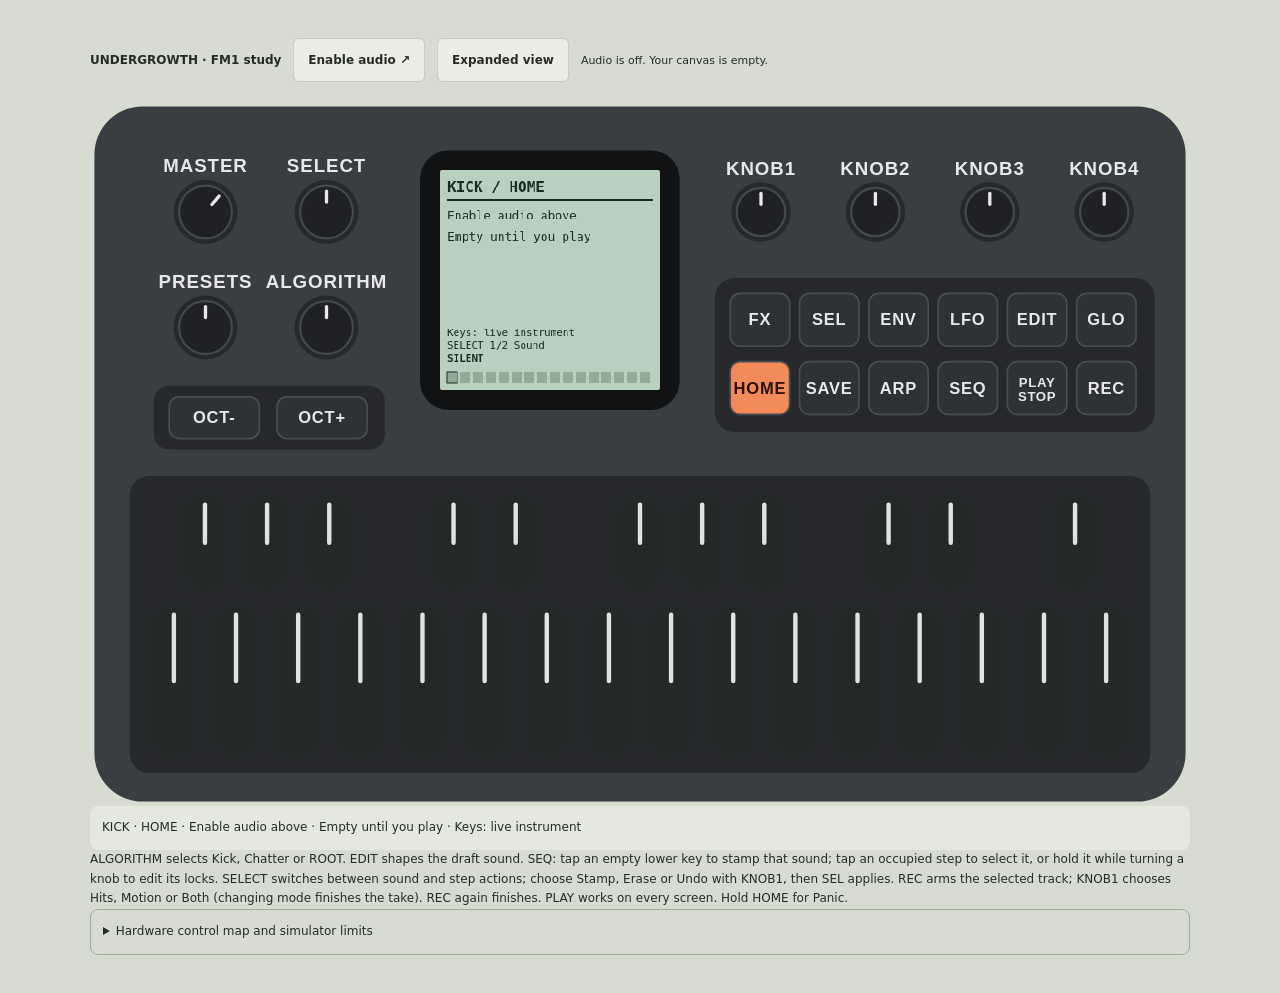
==== web/index.html @ 9556c4a4 "Add organism environments, velocity locks and coherent recording workflow" ====
<!doctype html>
<html lang="en">
<head>
<meta charset="utf-8"><meta name="viewport" content="width=device-width,initial-scale=1">
<meta name="theme-color" content="#e7e5d9">
<title>UNDERGROWTH · Rhythm + ROOT</title>
<link rel="stylesheet" href="style.css">
<link rel="stylesheet" href="fm1-panel.css">
</head>
<body>
<nav class="view-bar"><strong>UNDERGROWTH · FM1 study</strong><button id="device-audio">Enable audio</button><button id="view-toggle">Expanded view</button><span id="device-status" role="status">Audio off</span></nav>
<section id="device-view" aria-label="FM1 hardware simulator"><div class="devicebox"><div id="fm1-panel" class="device"><svg id="fm1-svg" viewBox="0 0 1000 640" aria-hidden="true"></svg><div id="fm1-controls"></div><canvas id="fm1-screen" width="240" height="240" role="img" aria-label="UNDERGROWTH device screen"></canvas></div></div><p id="panel-readout" role="status"></p><p class="panel-help">ALGORITHM selects Kick, Chatter or ROOT. EDIT shapes the draft sound. SEQ: tap an empty lower key to stamp that sound; tap an occupied step to select it, or hold it while turning a knob to edit its locks. SELECT switches between sound and step actions; choose Stamp, Erase or Undo with KNOB1, then SEL applies. REC arms the selected track; KNOB1 chooses Hits, Motion or Both (changing mode finishes the take). REC again finishes. PLAY works on every screen. Hold HOME for Panic.</p><details><summary>Hardware control map and simulator limits</summary><p>SELECT switches subpages on HOME, SEQ, ENV and FX. HOME's second page offers Undo, Rejoin and Panic. ENV shapes each organism; SELECT opens draft velocity and ROOT pitch/gate/slide. In SEQ, SELECT opens step actions, note/velocity, then environment locks. SEL auditions the note/velocity page. FX controls track send; its global page describes the existing fixed delay. GLO opens tempo, Swing and Human. SAVE, PRESETS, ARP and LFO are reserved, with explicit status screens. The screen is a display, not a touchscreen. This is a browser control-map prototype using the shared C/WASM engine; its screen/menu code has not yet been ported to the FM1. Panel adapted from <a href="https://github.com/charlesvestal/fm1-base">fm1-base</a> by Charles Vestal (MPL-2.0); <a href="https://github.com/stephencarr/UNDERGROWTH/blob/main/LICENSING.md">source and licence notices</a>.</p></details></section>
<main class="instrument" hidden>
  <header class="masthead">
    <div><p class="eyebrow">An instrument with imagination</p><h1>UNDERGROWTH<span aria-hidden="true">✳</span></h1><p class="edition">ORGANISM + ROOT / STUDY 02</p></div>
    <div class="power-block"><button id="enable-audio" class="power">Enable audio <span aria-hidden="true">↗</span></button><p id="audio-status" role="status">Audio is off. Your canvas is empty.</p></div>
  </header>

  <section class="transport" aria-label="Transport">
    <div class="transport-buttons"><button id="play" class="primary" aria-label="Play sequence"><span aria-hidden="true">▶</span> Play</button><button id="stop" aria-label="Stop sequence"><span aria-hidden="true">■</span> Stop</button><button id="record" aria-pressed="false">Record hits</button><button id="motion" aria-pressed="false" aria-describedby="motion-help">Record motion</button></div>
    <label class="tempo-control" for="tempo"><span class="eyebrow">Tempo</span><span><input id="tempo" type="number" min="40" max="220" step="1" value="110" inputmode="numeric"> <small>BPM</small></span></label>
    <div class="transport-readout"><span id="transport-status">STOPPED</span><span id="step-status">— / 16</span></div>
    <label class="master-control" for="master"><span class="eyebrow">Master</span><input id="master" type="range" min="0" max="1" step="0.01" value="0.65" aria-label="Master volume"></label>
    <button id="panic" class="quiet danger" title="Immediately silence all sound and delay tails">Silence</button>
  </section>

  <p id="motion-help" class="motion-help" role="status">Motion overdub: arm Record motion, play your rhythm, then move a sound slider. Each existing hit captures that value as a step lock.</p>

  <section class="groove" aria-label="Global groove">
    <label class="macro" for="swing"><span class="macro-top"><span>Swing</span><output id="swing-value" for="swing">50.0%</output></span><input id="swing" type="range" min="0" max="1" step="0.01" value="0" aria-describedby="groove-help"><span class="macro-ends"><span>Straight</span><span>Shuffle</span></span></label>
    <label class="macro" for="human"><span class="macro-top"><span>Human</span><output id="human-value" for="human">0%</output></span><input id="human" type="range" min="0" max="1" step="0.01" value="0" aria-describedby="groove-help"><span class="macro-ends"><span>Exact</span><span>Laid back</span></span></label>
    <p id="groove-help">Swing sets the pocket. Human softens and delays chatter a little, with the same feel each loop. Kick stays firm. Live taps stay immediate.</p>
  </section>

  <div class="performance">
    <section class="voices" aria-labelledby="voices-heading">
      <div class="section-label"><span class="eyebrow" id="voices-heading">01 / Choose an organism</span><span class="small-note">Rhythm meets bass.</span></div>
      <div class="voice-pair">
        <div class="voice-card kick-card"><button id="voice-kick" class="voice-select active" data-voice="0" aria-pressed="true"><span class="voice-number">01</span><span class="voice-name">Kick</span><span class="voice-description">Weight · skin · pulse</span><svg viewBox="0 0 240 65" aria-hidden="true"><path d="M5 35 C15 35 15 5 25 5 S40 60 52 60 S70 15 83 15 S102 47 117 47 S138 26 155 26 S177 38 195 38 S218 33 235 33"/></svg></button><button class="trigger" data-trigger="0" aria-label="Trigger kick"><span class="trigger-mark" aria-hidden="true">●</span> Tap kick <kbd>A</kbd></button></div>
        <div class="voice-card chatter-card"><button id="voice-chatter" class="voice-select" data-voice="1" aria-pressed="false"><span class="voice-number">02</span><span class="voice-name">Chatter</span><span class="voice-description">Grain · twig · resonance</span><svg viewBox="0 0 240 65" aria-hidden="true"><path d="M5 34 L16 34 L19 8 L24 57 L30 16 L35 44 L44 29 L49 38 L57 33 L78 33 L82 17 L87 49 L94 25 L102 38 L112 32 L139 33 L144 24 L149 42 L155 29 L164 35 L185 33 L190 28 L195 38 L204 32 L235 33"/></svg></button><button class="trigger" data-trigger="1" aria-label="Trigger chatter"><span class="trigger-mark" aria-hidden="true">✳</span> Tap chatter <kbd>S</kbd></button></div>
      </div>
      <div class="voice-card root-card"><button id="voice-root" class="voice-select" data-voice="2" aria-pressed="false"><span class="voice-number">03</span><span class="voice-name">ROOT</span><span class="voice-description">Sub · rounded harmonics · slide</span></button></div>
      <div id="root-keys" class="root-keys" aria-label="Play bass notes"><button data-note="36" aria-label="Play ROOT C2">C2<kbd>Q</kbd></button><button data-note="38" aria-label="Play ROOT D2">D2<kbd>W</kbd></button><button data-note="40" aria-label="Play ROOT E2">E2<kbd>E</kbd></button><button data-note="41" aria-label="Play ROOT F2">F2<kbd>R</kbd></button><button data-note="43" aria-label="Play ROOT G2">G2<kbd>T</kbd></button><button data-note="45" aria-label="Play ROOT A2">A2<kbd>Y</kbd></button><button data-note="47" aria-label="Play ROOT B2">B2<kbd>U</kbd></button><button data-note="48" aria-label="Play ROOT C3">C3<kbd>I</kbd></button></div>
      <p class="root-help">Hold a key to play ROOT. Q–I play notes; 3 selects its lane.</p>
    </section>

    <section class="macros" aria-labelledby="macros-heading">
      <div class="section-label"><span class="eyebrow" id="macros-heading">02 / Shape the sound</span><span id="selected-voice" class="voice-badge">KICK</span></div>
      <div id="lock-editor" class="lock-editor" hidden>
        <p id="lock-target" role="status"></p>
        <div class="lock-actions"><button id="lock-hit" aria-pressed="false">Enable hit</button><button id="lock-play">Play loop</button></div>
        <p>Choose a numbered step below, then change Body, Edge, Length or Send here. Swing and Human stay global.</p>
      </div>
      <div class="macro-grid">
        <label class="macro" for="body"><span class="macro-top"><span>Body</span><output id="body-value" for="body">50</output></span><input id="body" type="range" min="0" max="1" step="0.01" value="0.5"><span class="macro-ends"><span>Low</span><span>High</span></span></label>
        <label class="macro" for="edge"><span class="macro-top"><span>Edge</span><output id="edge-value" for="edge">35</output></span><input id="edge" type="range" min="0" max="1" step="0.01" value="0.35"><span class="macro-ends"><span>Soft</span><span>Bright</span></span></label>
        <label class="macro" for="length"><span class="macro-top"><span>Length</span><output id="length-value" for="length">45</output></span><input id="length" type="range" min="0" max="1" step="0.01" value="0.45"><span class="macro-ends"><span>Brief</span><span>Lingering</span></span></label>
        <label class="macro" for="send"><span class="macro-top"><span>Send</span><output id="send-value" for="send">0</output></span><input id="send" type="range" min="0" max="1" step="0.01" value="0"><span class="macro-ends"><span>Dry</span><span>Dub</span></span></label>
      </div>
<h3>Environment</h3><p>Shape the organism directly. Its DNA adds a subtle response to pressure and tempo. Length / Release is shared with Length above.</p><div class="macro-grid"><label class="macro" for="env-4"><span class="macro-top"><span id="env-4-label">Environment 1</span><output id="env-4-value">50</output></span><input id="env-4" type="range" min="0" max="1" step="0.01" value="0.5"></label><label class="macro" for="env-5"><span class="macro-top"><span id="env-5-label">Environment 2</span><output id="env-5-value">50</output></span><input id="env-5" type="range" min="0" max="1" step="0.01" value="0.5"></label><label class="macro" for="env-6"><span class="macro-top"><span id="env-6-label">Environment 3</span><output id="env-6-value">50</output></span><input id="env-6" type="range" min="0" max="1" step="0.01" value="0.5"></label><label class="macro" for="velocity"><span class="macro-top"><span id="velocity-label">Draft velocity</span><output id="velocity-value">100</output></span><input id="velocity" type="range" min="0" max="1" step="0.01" value="1"></label></div>      <p id="edit-status" class="edit-status" role="status">Editing the voice. Nothing plays until you seed it.</p>
    </section>
  </div>

  <section class="sequencer" aria-labelledby="sequence-heading">
    <div class="section-label"><div><span class="eyebrow">03 / Seed a rhythm</span><h2 id="sequence-heading">Leave room for something.</h2></div><div class="sequence-tools"><label class="lock-toggle"><input id="lock-mode" type="checkbox"> <span>Edit step locks</span></label><button id="clear-lock" class="quiet">Clear lock</button></div></div>
    <div id="root-editor" class="root-editor" hidden>
      <p id="root-step-label"></p>
      <label><input id="root-on" type="checkbox"> Note on</label>
      <label>Pitch <select id="root-note"><option value="24">C1</option><option value="25">C♯1</option><option value="26">D1</option><option value="27">D♯1</option><option value="28">E1</option><option value="29">F1</option><option value="30">F♯1</option><option value="31">G1</option><option value="32">G♯1</option><option value="33">A1</option><option value="34">A♯1</option><option value="35">B1</option><option value="36">C2</option><option value="37">C♯2</option><option value="38">D2</option><option value="39">D♯2</option><option value="40">E2</option><option value="41">F2</option><option value="42">F♯2</option><option value="43">G2</option><option value="44">G♯2</option><option value="45">A2</option><option value="46">A♯2</option><option value="47">B2</option><option value="48">C3</option><option value="49">C♯3</option><option value="50">D3</option><option value="51">D♯3</option><option value="52">E3</option><option value="53">F3</option><option value="54">F♯3</option><option value="55">G3</option><option value="56">G♯3</option><option value="57">A3</option><option value="58">A♯3</option><option value="59">B3</option><option value="60">C4</option></select></label>
      <label>Gate <input id="root-gate" type="range" min="0.1" max="1.5" step="0.05" value="0.75"><output id="root-gate-value">75%</output></label>
      <label><input id="root-slide" type="checkbox"> Slide into this note</label>
      <p>Choose a step, enable Note on, then set pitch and gate. Unchecked steps are rests. Gate over 100% overlaps the next step; Slide glides from a still-sounding note. Body adds weight, Edge adds harmonics, Length shapes release.</p>
    </div>
    <div class="step-grid" role="group" aria-label="Sixteen steps for the selected voice">
      <button id="step-0" class="step" data-step="0" aria-label="Step 1" aria-pressed="false"><span class="step-number">01</span><span class="step-light" aria-hidden="true"></span><span class="lock-dot" aria-hidden="true"></span></button>
      <button id="step-1" class="step" data-step="1" aria-label="Step 2" aria-pressed="false"><span class="step-number">02</span><span class="step-light" aria-hidden="true"></span><span class="lock-dot" aria-hidden="true"></span></button>
      <button id="step-2" class="step" data-step="2" aria-label="Step 3" aria-pressed="false"><span class="step-number">03</span><span class="step-light" aria-hidden="true"></span><span class="lock-dot" aria-hidden="true"></span></button>
      <button id="step-3" class="step" data-step="3" aria-label="Step 4" aria-pressed="false"><span class="step-number">04</span><span class="step-light" aria-hidden="true"></span><span class="lock-dot" aria-hidden="true"></span></button>
      <button id="step-4" class="step" data-step="4" aria-label="Step 5" aria-pressed="false"><span class="step-number">05</span><span class="step-light" aria-hidden="true"></span><span class="lock-dot" aria-hidden="true"></span></button>
      <button id="step-5" class="step" data-step="5" aria-label="Step 6" aria-pressed="false"><span class="step-number">06</span><span class="step-light" aria-hidden="true"></span><span class="lock-dot" aria-hidden="true"></span></button>
      <button id="step-6" class="step" data-step="6" aria-label="Step 7" aria-pressed="false"><span class="step-number">07</span><span class="step-light" aria-hidden="true"></span><span class="lock-dot" aria-hidden="true"></span></button>
      <button id="step-7" class="step" data-step="7" aria-label="Step 8" aria-pressed="false"><span class="step-number">08</span><span class="step-light" aria-hidden="true"></span><span class="lock-dot" aria-hidden="true"></span></button>
      <button id="step-8" class="step" data-step="8" aria-label="Step 9" aria-pressed="false"><span class="step-number">09</span><span class="step-light" aria-hidden="true"></span><span class="lock-dot" aria-hidden="true"></span></button>
      <button id="step-9" class="step" data-step="9" aria-label="Step 10" aria-pressed="false"><span class="step-number">10</span><span class="step-light" aria-hidden="true"></span><span class="lock-dot" aria-hidden="true"></span></button>
      <button id="step-10" class="step" data-step="10" aria-label="Step 11" aria-pressed="false"><span class="step-number">11</span><span class="step-light" aria-hidden="true"></span><span class="lock-dot" aria-hidden="true"></span></button>
      <button id="step-11" class="step" data-step="11" aria-label="Step 12" aria-pressed="false"><span class="step-number">12</span><span class="step-light" aria-hidden="true"></span><span class="lock-dot" aria-hidden="true"></span></button>
      <button id="step-12" class="step" data-step="12" aria-label="Step 13" aria-pressed="false"><span class="step-number">13</span><span class="step-light" aria-hidden="true"></span><span class="lock-dot" aria-hidden="true"></span></button>
      <button id="step-13" class="step" data-step="13" aria-label="Step 14" aria-pressed="false"><span class="step-number">14</span><span class="step-light" aria-hidden="true"></span><span class="lock-dot" aria-hidden="true"></span></button>
      <button id="step-14" class="step" data-step="14" aria-label="Step 15" aria-pressed="false"><span class="step-number">15</span><span class="step-light" aria-hidden="true"></span><span class="lock-dot" aria-hidden="true"></span></button>
      <button id="step-15" class="step" data-step="15" aria-label="Step 16" aria-pressed="false"><span class="step-number">16</span><span class="step-light" aria-hidden="true"></span><span class="lock-dot" aria-hidden="true"></span></button>
    </div>
    <div class="sequence-foot"><p><span id="sequence-help">Tap steps to plant hits. Turn a knob to shape the selected voice.</span><br><span class="lock-help">For a variation: enable “Edit step locks”, choose a lit step, then move a sound slider above. Press Play to hear it each loop.</span></p><div><button id="rejoin" class="quiet" title="Release manual takeover and return to stored step locks">Rejoin</button><button id="undo" class="quiet">↶ Undo</button><button id="clear-pattern" class="quiet">Clear rhythm</button></div></div>
  </section>
  <footer><span>SEED <b>→</b> INFLUENCE <b>→</b> LISTEN</span><span>Session only · reload clears your rhythm · hardware validation pending</span></footer>
</main>
<script type="module" src="app.js"></script>
<script type="module" src="device.js"></script>
</body>
</html>
---- web/style.css ----
:root{--paper:#eeede4;--ground:#d8dbcf;--ink:#252d25;--muted:#626c5f;--line:#c8ccbd;--moss:#536443;--lime:#d5df9d;--clay:#bd7752;--shadow:#b4baa8;color-scheme:light;font-family:Inter,ui-sans-serif,system-ui,-apple-system,BlinkMacSystemFont,"Segoe UI",sans-serif;background:var(--ground);color:var(--ink);font-synthesis:none}*{box-sizing:border-box}body{margin:0;padding:38px 28px;min-width:320px}button,input{font:inherit}button{cursor:pointer;color:inherit;border:1px solid var(--line);background:var(--paper);border-radius:6px;font-weight:600;padding:12px 18px;min-height:44px;transition:background .12s,border-color .12s,transform .08s}button:hover{background:#e2e5d6;border-color:#89977a}button:active{transform:translateY(1px)}button:focus-visible,input:focus-visible{outline:3px solid var(--clay);outline-offset:3px}button:disabled{opacity:.4;cursor:not-allowed}input[type=range]{accent-color:var(--moss);cursor:pointer;width:100%;height:30px;margin:8px 0}input[type=checkbox]{accent-color:var(--moss);width:18px;height:18px}p,h1,h2{margin:0}.instrument{max-width:1180px;margin:auto;background:var(--paper);border:1px solid #bfc6b3;border-radius:12px;padding:32px 34px 20px;box-shadow:0 12px 35px #26312215,0 2px 0 #ffffff55 inset}.masthead{display:flex;justify-content:space-between;align-items:center;padding-bottom:30px;gap:25px}.eyebrow{font-size:10px;line-height:1.5;letter-spacing:.16em;text-transform:uppercase;font-weight:700;color:var(--muted)}h1{font-weight:800;letter-spacing:-.055em;font-size:clamp(30px,4vw,48px);line-height:1.2}h1 span{display:inline-block;color:var(--moss);font-size:.8em;margin-left:10px;vertical-align:10%}.edition{font-family:ui-monospace,monospace;font-size:10px;letter-spacing:.12em;margin-top:5px;color:var(--muted)}.power-block{text-align:right;max-width:260px}.power{background:var(--ink);color:var(--paper);border-color:var(--ink);padding:12px 21px}.power:hover{background:var(--moss);color:white}.power span{margin-left:22px}.power-block p{font-size:11px;color:var(--muted);margin-top:9px;line-height:1.5}.transport{display:flex;align-items:center;gap:22px;border-block:1px solid var(--line);padding:17px 0}.transport-buttons{display:flex;gap:6px}.primary{background:var(--moss);border-color:var(--moss);color:white}.primary:hover{background:#405333}.primary.active{background:#34492d}.tempo-control{display:grid;gap:3px}.tempo-control>span:last-child{white-space:nowrap}#tempo{width:63px;padding:2px 0;border:0;border-bottom:1px solid transparent;background:transparent;font-size:24px;font-family:ui-monospace,monospace;color:var(--ink);font-weight:500}#tempo:focus{border-bottom-color:var(--moss)}small{font-size:10px;color:var(--muted)}.transport-readout{display:flex;flex:1;align-items:center;justify-content:center;gap:18px;min-width:130px;font-family:ui-monospace,monospace;font-size:11px;color:var(--muted)}#step-status{font-size:14px;color:var(--ink)}.master-control{width:115px}.master-control input{height:16px;margin:4px 0}.quiet{border-color:transparent;background:transparent;font-size:12px;padding:9px 11px}.danger{color:#885038}.performance{display:grid;grid-template-columns:1.06fr 1fr;gap:32px;padding:28px 0 30px}.section-label{display:flex;align-items:center;justify-content:space-between;gap:14px;margin-bottom:16px}.small-note{font-size:10px;color:var(--muted)}.voice-pair{display:grid;grid-template-columns:1fr 1fr;gap:12px}.voice-card{border:1px solid var(--line);border-radius:8px;overflow:hidden;background:#e5e7dc}.voice-select{position:relative;display:block;text-align:left;border:0;border-radius:0;width:100%;padding:17px 17px 6px;background:transparent;min-height:146px}.voice-select.active{background:#dde3c7;box-shadow:inset 0 3px 0 var(--moss)}.voice-select:not(.active):hover{background:#e0e4d5}.voice-number{font-family:ui-monospace,monospace;font-size:10px;color:var(--muted);position:absolute;right:15px;top:17px}.voice-name{display:block;font-size:26px;letter-spacing:-.035em;font-weight:650}.voice-description{display:block;font-size:10px;font-weight:400;color:var(--muted);margin-top:4px;letter-spacing:.02em}.voice-select svg{display:block;width:100%;height:48px;margin-top:15px;fill:none;stroke:var(--moss);stroke-width:1.8;stroke-linecap:round;stroke-linejoin:round}.chatter-card svg{stroke:#8f6446}.trigger{display:flex;align-items:center;gap:8px;justify-content:center;width:100%;border:0;border-top:1px solid var(--line);border-radius:0;background:#f1f1e9;font-size:12px;padding:10px}.trigger:active,.trigger.active{background:var(--lime)}.trigger-mark{font-size:15px;color:var(--moss)}kbd{font-family:ui-monospace,monospace;font-size:9px;color:var(--muted);border:1px solid var(--line);border-radius:3px;padding:2px 4px;margin-left:auto}.voice-badge{font-family:ui-monospace,monospace;font-size:10px;background:#e0e5ce;color:var(--moss);border-radius:3px;padding:4px 8px}.macro-grid{display:grid;grid-template-columns:1fr 1fr;gap:22px 25px;padding-top:8px}.macro-top{display:flex;justify-content:space-between;font-size:14px;font-weight:600}.macro-top output{font-family:ui-monospace,monospace;font-size:12px;color:var(--muted);font-weight:400}.macro-ends{display:flex;justify-content:space-between;font-size:9px;letter-spacing:.02em;color:var(--muted)}.macro input{margin:3px 0;height:29px}.edit-status{font-size:10px;line-height:1.5;color:var(--muted);margin-top:20px;min-height:15px}.sequencer{border-top:1px solid var(--line);padding-top:25px}h2{font-weight:500;letter-spacing:-.025em;font-size:22px;margin-top:4px}.sequence-tools{display:flex;gap:8px;align-items:center}.lock-toggle{display:flex;align-items:center;gap:5px;font-size:11px;cursor:pointer}.step-grid{display:grid;grid-template-columns:repeat(16,1fr);gap:7px;margin:23px 0 17px}.step{position:relative;display:flex;flex-direction:column;justify-content:space-between;align-items:center;height:91px;padding:10px 3px 14px;border-radius:5px;background:#e0e3d7;border-color:#bbc3ae;box-shadow:0 3px 0 #c4cbb8;transition:background .08s,box-shadow .08s}.step:nth-child(4n+1){border-left:2px solid #8d9980}.step-number{font-family:ui-monospace,monospace;font-size:10px;color:#65735a;font-weight:400}.step-light{width:8px;height:8px;border:1px solid #99a58b;border-radius:50%;background:#c7cebd}.step.active{background:var(--moss);border-color:#435635;box-shadow:0 3px 0 #39472f}.step.active .step-number{color:#e5e9dc}.step.active .step-light{background:var(--lime);border-color:#e9edcc;box-shadow:0 0 9px #d5df9d22}.step.playing{box-shadow:0 3px 0 var(--clay),inset 0 0 0 2px var(--clay)}.step.selected{outline:2px solid var(--clay);outline-offset:3px}.lock-dot{display:none;position:absolute;right:5px;top:6px;width:4px;height:4px;background:var(--clay);border-radius:1px}.step.locked .lock-dot{display:block}.sequence-foot{display:flex;justify-content:space-between;align-items:flex-start;gap:20px;font-size:11px;color:var(--muted);line-height:1.7}.sequence-foot>div{display:flex;white-space:nowrap}.lock-help{font-size:10px}footer{display:flex;justify-content:space-between;gap:20px;margin-top:28px;padding-top:17px;border-top:1px solid var(--line);font-size:9px;letter-spacing:.04em;color:var(--muted)}footer>span:first-child{letter-spacing:.15em;font-weight:600}footer b{margin:0 8px;font-weight:400}
@media(max-width:900px){body{padding:22px 14px}.instrument{padding:25px 22px 18px}.transport{gap:14px}.small-note{display:none}.performance{gap:22px}.step-grid{gap:5px}.step{height:80px}.transport-readout{min-width:95px;gap:8px}.master-control{width:85px}}
@media(max-width:680px){body{padding:12px 8px}.instrument{padding:22px 16px 16px;border-radius:8px}.masthead{align-items:flex-start;padding-bottom:23px;gap:10px}.masthead .eyebrow{font-size:8px}h1{font-size:29px}h1 span{margin-left:5px}.edition{font-size:8px}.power-block{max-width:145px}.power{font-size:11px;padding:10px 12px}.power span{margin-left:6px}.power-block p{font-size:9px}.transport{flex-wrap:wrap;gap:14px}.transport-buttons{flex:1}.transport-buttons button{padding:10px 16px}.transport-readout{order:5;justify-content:flex-start;flex:1;min-width:130px}.master-control{order:6;width:100px}.danger{order:7}.performance{grid-template-columns:1fr;gap:26px;padding:24px 0}.voice-select{min-height:137px}.macro-grid{gap:22px 30px}.edit-status{margin-top:16px}.section-label{align-items:flex-start}.sequence-tools{align-items:flex-end;flex-direction:column;gap:0}.sequence-tools .quiet{padding:6px 3px;min-height:32px}.lock-toggle{font-size:10px;white-space:nowrap}h2{font-size:19px}.step-grid{grid-template-columns:repeat(8,1fr);gap:9px 7px;margin-top:18px}.step{height:72px}.sequence-foot{flex-direction:column;gap:8px}.sequence-foot>div{align-self:flex-end}footer{font-size:8px;flex-direction:column;gap:9px;margin-top:15px}.tempo-control .eyebrow{font-size:8px}#tempo{font-size:22px}.step.selected{outline-offset:2px}}
@media(prefers-reduced-motion:reduce){*{transition:none!important}}

#record.active{background:#9e5a3e;color:#fff;border-color:#9e5a3e}#record{font-size:11px;padding-inline:12px}.transport-buttons{flex-wrap:wrap}

@media(max-width:680px){.masthead{flex-wrap:wrap}.power-block{max-width:none;text-align:left;width:100%;display:flex;align-items:center;gap:12px}.power-block p{margin:0;max-width:190px}.sequencer>.section-label{flex-wrap:wrap}.voice-card{min-width:0}.sequence-foot>div{flex-wrap:wrap;white-space:normal}}

.groove{display:grid;grid-template-columns:1fr 1fr;gap:14px 30px;padding:22px 0;border-bottom:1px solid #bfc6b4}.groove p{grid-column:1/-1;margin:0;font-size:11px;line-height:1.6;color:#626d5b}.groove .macro{min-width:0}

.lock-editor{padding:12px 14px;margin:0 0 18px;border:1px solid #879774;border-radius:6px;background:#e3e8d9}.lock-editor[hidden]{display:none}.lock-editor p{font-size:11px;line-height:1.6;margin:0 0 10px;overflow-wrap:anywhere}.lock-editor p:last-child{margin:10px 0 0}.lock-actions{display:flex;flex-wrap:wrap;gap:8px}.lock-actions button{padding:8px 12px;font-size:11px}.macro.has-lock .macro-top{color:#41612f}.macro.has-lock .macro-top>span:after{content:' · LOCK';font-size:9px;letter-spacing:1px}

.motion-help{font-size:11px;line-height:1.65;color:#626d5b;margin:14px 0 0}.transport-buttons{flex-wrap:wrap}

.root-card{margin-top:12px}.root-card .voice-select{min-height:95px}.root-keys{display:grid;grid-template-columns:repeat(8,1fr);gap:4px;margin-top:10px}.root-keys button{padding:14px 2px;font-size:11px;min-width:0;touch-action:none}.root-keys kbd{display:block;margin-top:8px;font-size:9px}.root-help,.root-editor p{font-size:11px;line-height:1.6}.root-editor{display:flex;flex-wrap:wrap;align-items:center;gap:14px;padding:14px;margin-top:15px;border:1px solid #879774;border-radius:6px}.root-editor[hidden]{display:none}.root-editor p{width:100%;margin:0}.root-editor label{font-size:12px;display:flex;align-items:center;gap:8px}.root-editor input[type=range]{width:90px}.root-editor select{max-width:100px;padding:6px}

.note-label{font-size:10px;display:block;margin-top:8px;line-height:1.1}
[hidden]{display:none!important}.view-bar{max-width:1100px;margin:0 auto 20px;display:flex;flex-wrap:wrap;gap:12px;align-items:center;font-size:12px}.view-bar button{padding:10px 14px}.view-bar span{font-size:11px}#device-view{max-width:1100px;margin:auto}#device-view p,#device-view details{font-size:12px;line-height:1.65}#panel-readout{min-height:40px;padding:12px;background:#e5e8dc;border-radius:8px}#device-view details{padding:12px;border:1px solid #a2ad97;border-radius:8px}.device canvas{image-rendering:pixelated;pointer-events:none}.devicebox{border-radius:18px}.hit{background:transparent}#fm1-controls{position:absolute;inset:0}
---- web/fm1-panel.css ----
/* SPDX-License-Identifier: MPL-2.0
 * Copyright (C) 2026 Charles Vestal
 * Extracted from fm1-base 02f422c7d9de121ca099bb2fdebe5c035f59e8ad web/emu/index.html. */
.devicebox { overflow-x: auto; overscroll-behavior-x: contain; }
.device { position: relative; width: 100%; min-width: 560px; aspect-ratio: 1000 / 640; user-select: none; -webkit-user-select: none; -webkit-touch-callout: none; touch-action: manipulation; }
.device svg { pointer-events: none; }
.hit { position: absolute; touch-action: none; cursor: pointer; -webkit-tap-highlight-color: transparent; border-radius: 12px; }
.hit.knob { cursor: ns-resize; border-radius: 50%; }
.hit:focus-visible { outline: 3px solid #ffb48a; outline-offset: 2px; box-shadow: 0 0 0 6px #1b1d20; }
.device svg { position: absolute; inset: 0; width: 100%; height: 100%; }
.device canvas { position: absolute; left: 31.8%; top: 9.6875%; width: 20%; height: 31.25%; background: #000; border-radius: 2px; }
.ctl { cursor: pointer; }
.ctl.knob { cursor: ns-resize; }
.btnface { transition: fill .06s; }
.lit .btnface { fill: #f28a5a; }
.lit text.btn { fill: #2a140a; }
.held .btnface, .held .keyface { stroke: #f28a5a; stroke-width: 3; }
.latched .btnface, .latched .keyface { stroke: #6fc3ff; stroke-width: 3; }
.keyface { transition: fill .06s; }
.lit .keyface.white { fill: #f6b48e; }
.lit .keyface.black { fill: #4cc3b6; }
.dim .btnface { fill: #6e4636; }                /* the dim lights (plat_lights' db / dk, plat_lights_mid): half bright */
.dim .keyface.white { fill: #e8c9b6; }
.dim .keyface.black { fill: #8ac6bf; }
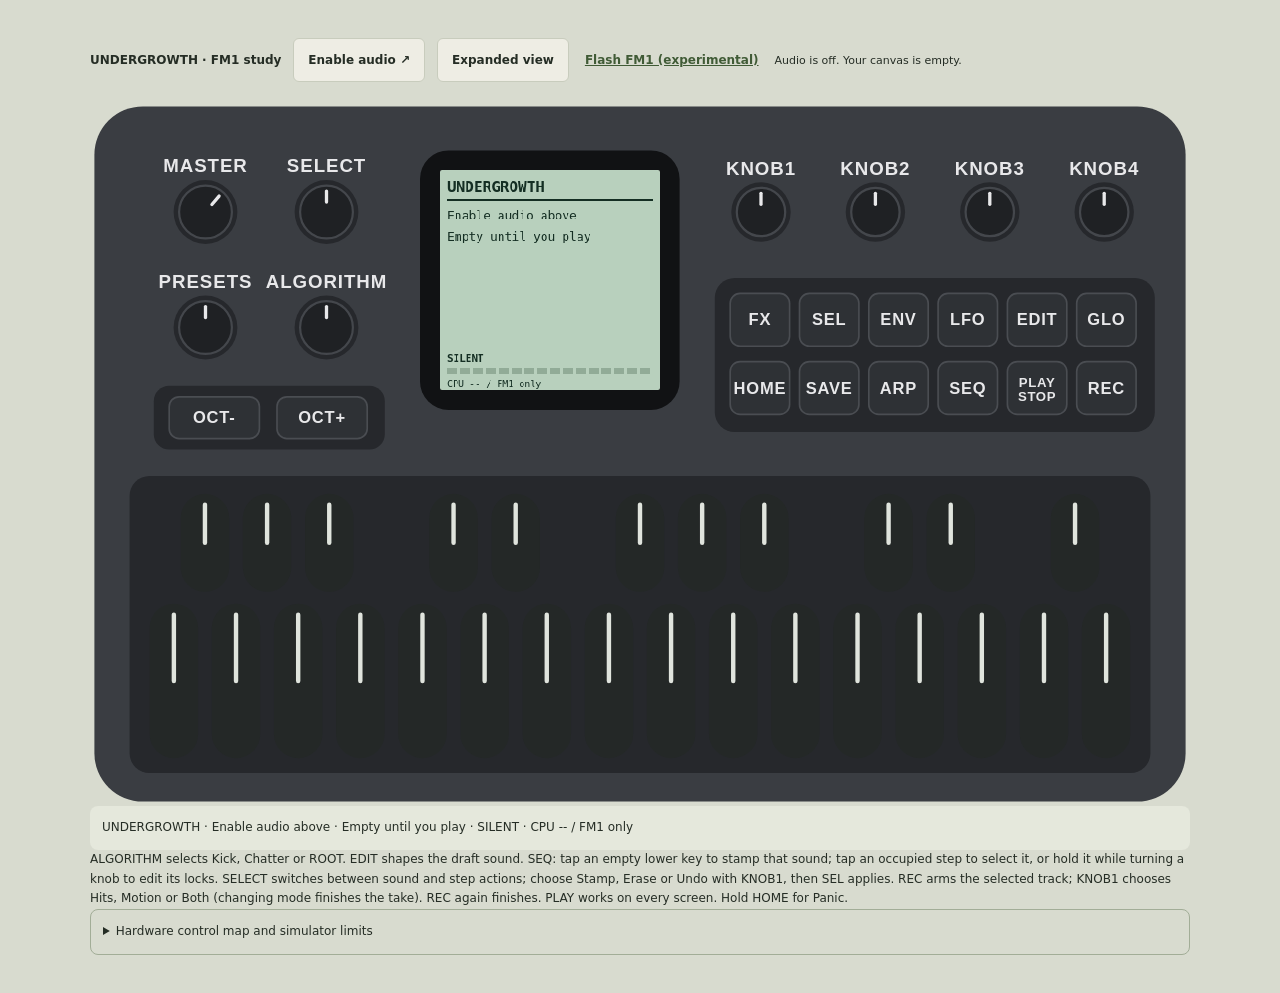
==== commit 5fb47f9e: "Add experimental Chrome FM1 firmware installer view" ====
--- a/web/index.html
+++ b/web/index.html
@@ -8,7 +8,7 @@
 <link rel="stylesheet" href="fm1-panel.css">
 </head>
 <body>
-<nav class="view-bar"><strong>UNDERGROWTH · FM1 study</strong><button id="device-audio">Enable audio</button><button id="view-toggle">Expanded view</button><span id="device-status" role="status">Audio off</span></nav>
+<nav class="view-bar"><strong>UNDERGROWTH · FM1 study</strong><button id="device-audio">Enable audio</button><button id="view-toggle">Expanded view</button><a class="flash-link" href="../flash.html">Flash FM1 (experimental)</a><span id="device-status" role="status">Audio off</span></nav>
 <section id="device-view" aria-label="FM1 hardware simulator"><div class="devicebox"><div id="fm1-panel" class="device"><svg id="fm1-svg" viewBox="0 0 1000 640" aria-hidden="true"></svg><div id="fm1-controls"></div><canvas id="fm1-screen" width="240" height="240" role="img" aria-label="UNDERGROWTH device screen"></canvas></div></div><p id="panel-readout" role="status"></p><p class="panel-help">ALGORITHM selects Kick, Chatter or ROOT. EDIT shapes the draft sound. SEQ: tap an empty lower key to stamp that sound; tap an occupied step to select it, or hold it while turning a knob to edit its locks. SELECT switches between sound and step actions; choose Stamp, Erase or Undo with KNOB1, then SEL applies. REC arms the selected track; KNOB1 chooses Hits, Motion or Both (changing mode finishes the take). REC again finishes. PLAY works on every screen. Hold HOME for Panic.</p><details><summary>Hardware control map and simulator limits</summary><p>SELECT switches subpages on HOME, SEQ, ENV and FX. HOME's second page offers Undo, Rejoin and Panic. ENV shapes each organism; SELECT opens draft velocity and ROOT pitch/gate/slide. In SEQ, SELECT opens step actions, note/velocity, then environment locks. SEL auditions the note/velocity page. FX controls track send; its global page describes the existing fixed delay. GLO opens tempo, Swing and Human. SAVE, PRESETS, ARP and LFO are reserved, with explicit status screens. The screen is a display, not a touchscreen. This is a browser control-map prototype using the shared C/WASM engine; its screen/menu code has not yet been ported to the FM1. Panel adapted from <a href="https://github.com/charlesvestal/fm1-base">fm1-base</a> by Charles Vestal (MPL-2.0); <a href="https://github.com/stephencarr/UNDERGROWTH/blob/main/LICENSING.md">source and licence notices</a>.</p></details></section>
 <main class="instrument" hidden>
   <header class="masthead">
--- a/web/style.css
+++ b/web/style.css
@@ -16,4 +16,4 @@
 .root-card{margin-top:12px}.root-card .voice-select{min-height:95px}.root-keys{display:grid;grid-template-columns:repeat(8,1fr);gap:4px;margin-top:10px}.root-keys button{padding:14px 2px;font-size:11px;min-width:0;touch-action:none}.root-keys kbd{display:block;margin-top:8px;font-size:9px}.root-help,.root-editor p{font-size:11px;line-height:1.6}.root-editor{display:flex;flex-wrap:wrap;align-items:center;gap:14px;padding:14px;margin-top:15px;border:1px solid #879774;border-radius:6px}.root-editor[hidden]{display:none}.root-editor p{width:100%;margin:0}.root-editor label{font-size:12px;display:flex;align-items:center;gap:8px}.root-editor input[type=range]{width:90px}.root-editor select{max-width:100px;padding:6px}
 
 .note-label{font-size:10px;display:block;margin-top:8px;line-height:1.1}
-[hidden]{display:none!important}.view-bar{max-width:1100px;margin:0 auto 20px;display:flex;flex-wrap:wrap;gap:12px;align-items:center;font-size:12px}.view-bar button{padding:10px 14px}.view-bar span{font-size:11px}#device-view{max-width:1100px;margin:auto}#device-view p,#device-view details{font-size:12px;line-height:1.65}#panel-readout{min-height:40px;padding:12px;background:#e5e8dc;border-radius:8px}#device-view details{padding:12px;border:1px solid #a2ad97;border-radius:8px}.device canvas{image-rendering:pixelated;pointer-events:none}.devicebox{border-radius:18px}.hit{background:transparent}#fm1-controls{position:absolute;inset:0}
+[hidden]{display:none!important}.view-bar{max-width:1100px;margin:0 auto 20px;display:flex;flex-wrap:wrap;gap:12px;align-items:center;font-size:12px}.view-bar button{padding:10px 14px}.view-bar span{font-size:11px}.flash-link{color:#405b36;font-weight:700;padding:10px 4px}.flash-link:focus-visible{outline:3px solid var(--clay);outline-offset:3px}#device-view{max-width:1100px;margin:auto}#device-view p,#device-view details{font-size:12px;line-height:1.65}#panel-readout{min-height:40px;padding:12px;background:#e5e8dc;border-radius:8px}#device-view details{padding:12px;border:1px solid #a2ad97;border-radius:8px}.device canvas{image-rendering:pixelated;pointer-events:none}.devicebox{border-radius:18px}.hit{background:transparent}#fm1-controls{position:absolute;inset:0}
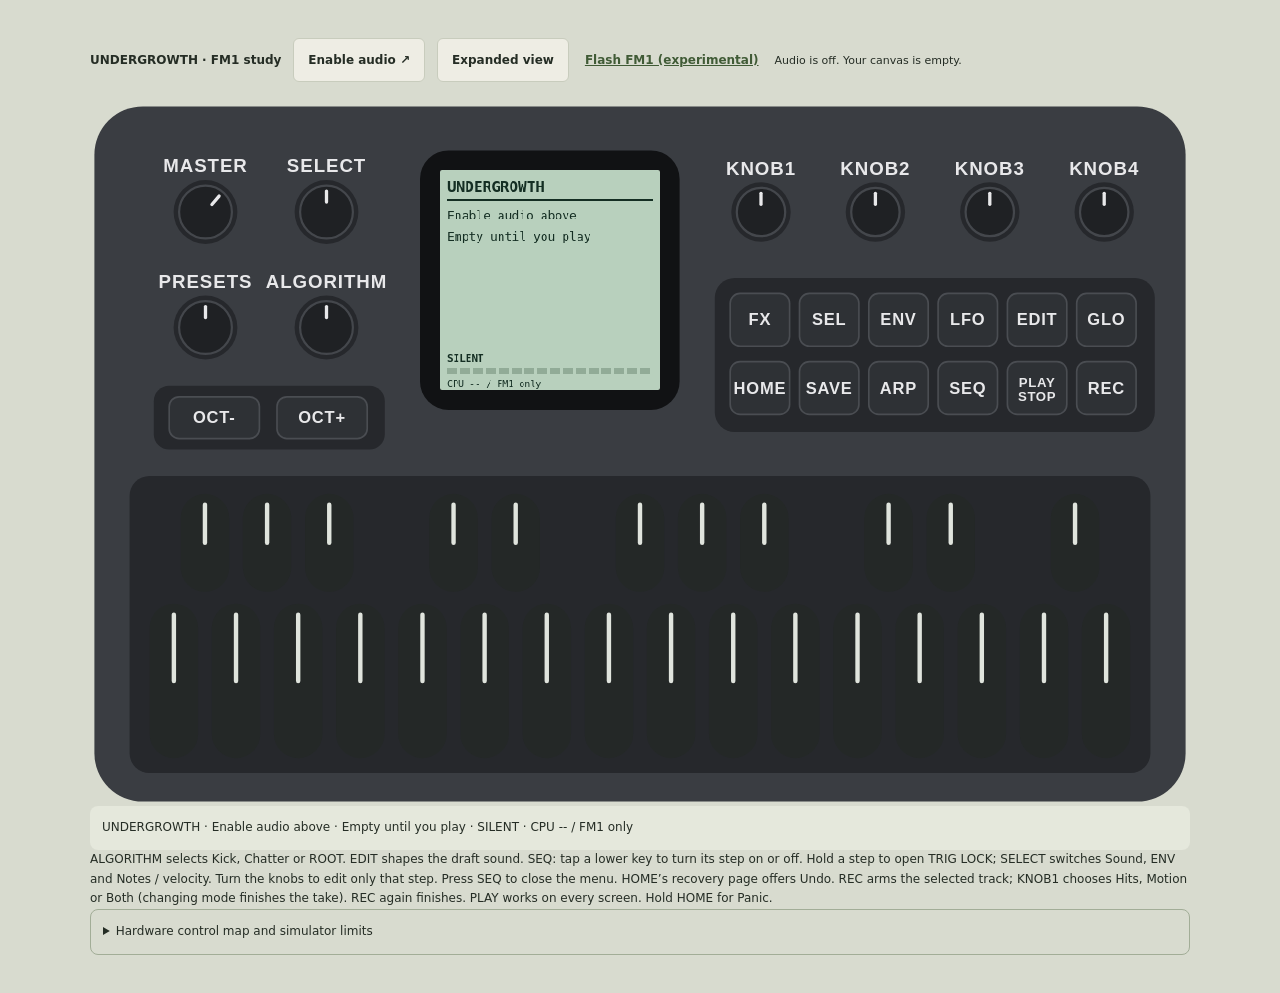
==== commit 70efb1e9: "Toggle steps on tap and unify held-step trig lock editing" ====
--- a/web/index.html
+++ b/web/index.html
@@ -9,7 +9,7 @@
 </head>
 <body>
 <nav class="view-bar"><strong>UNDERGROWTH · FM1 study</strong><button id="device-audio">Enable audio</button><button id="view-toggle">Expanded view</button><a class="flash-link" href="../flash.html">Flash FM1 (experimental)</a><span id="device-status" role="status">Audio off</span></nav>
-<section id="device-view" aria-label="FM1 hardware simulator"><div class="devicebox"><div id="fm1-panel" class="device"><svg id="fm1-svg" viewBox="0 0 1000 640" aria-hidden="true"></svg><div id="fm1-controls"></div><canvas id="fm1-screen" width="240" height="240" role="img" aria-label="UNDERGROWTH device screen"></canvas></div></div><p id="panel-readout" role="status"></p><p class="panel-help">ALGORITHM selects Kick, Chatter or ROOT. EDIT shapes the draft sound. SEQ: tap an empty lower key to stamp that sound; tap an occupied step to select it, or hold it while turning a knob to edit its locks. SELECT switches between sound and step actions; choose Stamp, Erase or Undo with KNOB1, then SEL applies. REC arms the selected track; KNOB1 chooses Hits, Motion or Both (changing mode finishes the take). REC again finishes. PLAY works on every screen. Hold HOME for Panic.</p><details><summary>Hardware control map and simulator limits</summary><p>SELECT switches subpages on HOME, SEQ, ENV and FX. HOME's second page offers Undo, Rejoin and Panic. ENV shapes each organism; SELECT opens draft velocity and ROOT pitch/gate/slide. In SEQ, SELECT opens step actions, note/velocity, then environment locks. SEL auditions the note/velocity page. FX controls track send; its global page describes the existing fixed delay. GLO opens tempo, Swing and Human. SAVE, PRESETS, ARP and LFO are reserved, with explicit status screens. The screen is a display, not a touchscreen. This is a browser control-map prototype using the shared C/WASM engine; its screen/menu code has not yet been ported to the FM1. Panel adapted from <a href="https://github.com/charlesvestal/fm1-base">fm1-base</a> by Charles Vestal (MPL-2.0); <a href="https://github.com/stephencarr/UNDERGROWTH/blob/main/LICENSING.md">source and licence notices</a>.</p></details></section>
+<section id="device-view" aria-label="FM1 hardware simulator"><div class="devicebox"><div id="fm1-panel" class="device"><svg id="fm1-svg" viewBox="0 0 1000 640" aria-hidden="true"></svg><div id="fm1-controls"></div><canvas id="fm1-screen" width="240" height="240" role="img" aria-label="UNDERGROWTH device screen"></canvas></div></div><p id="panel-readout" role="status"></p><p class="panel-help">ALGORITHM selects Kick, Chatter or ROOT. EDIT shapes the draft sound. SEQ: tap a lower key to turn its step on or off. Hold a step to open TRIG LOCK; SELECT switches Sound, ENV and Notes / velocity. Turn the knobs to edit only that step. Press SEQ to close the menu. HOME’s recovery page offers Undo. REC arms the selected track; KNOB1 chooses Hits, Motion or Both (changing mode finishes the take). REC again finishes. PLAY works on every screen. Hold HOME for Panic.</p><details><summary>Hardware control map and simulator limits</summary><p>SELECT switches subpages on HOME, SEQ, ENV and FX. HOME's second page offers Undo, Rejoin and Panic. ENV shapes each organism; SELECT opens draft velocity and ROOT pitch/gate/slide. Hold a SEQ step to open its trig-lock menu; SELECT changes the lock page. SEL auditions the note/velocity page. FX controls track send; its global page describes the existing fixed delay. GLO opens tempo, Swing and Human. SAVE, PRESETS, ARP and LFO are reserved, with explicit status screens. The screen is a display, not a touchscreen. This is a browser control-map prototype using the shared C/WASM engine; its screen/menu code has not yet been ported to the FM1. Panel adapted from <a href="https://github.com/charlesvestal/fm1-base">fm1-base</a> by Charles Vestal (MPL-2.0); <a href="https://github.com/stephencarr/UNDERGROWTH/blob/main/LICENSING.md">source and licence notices</a>.</p></details></section>
 <main class="instrument" hidden>
   <header class="masthead">
     <div><p class="eyebrow">An instrument with imagination</p><h1>UNDERGROWTH<span aria-hidden="true">✳</span></h1><p class="edition">ORGANISM + ROOT / STUDY 02</p></div>
@@ -48,8 +48,8 @@
       <div class="section-label"><span class="eyebrow" id="macros-heading">02 / Shape the sound</span><span id="selected-voice" class="voice-badge">KICK</span></div>
       <div id="lock-editor" class="lock-editor" hidden>
         <p id="lock-target" role="status"></p>
-        <div class="lock-actions"><button id="lock-hit" aria-pressed="false">Enable hit</button><button id="lock-play">Play loop</button></div>
-        <p>Choose a numbered step below, then change Body, Edge, Length or Send here. Swing and Human stay global.</p>
+        <div class="lock-actions"><button id="lock-close">Close trig locks</button><button id="lock-play">Play loop</button></div>
+        <p>Edit the selected trig with the sliders here. Sound, Environment and ROOT note settings belong to this step; Swing and Human stay global.</p>
       </div>
       <div class="macro-grid">
         <label class="macro" for="body"><span class="macro-top"><span>Body</span><output id="body-value" for="body">50</output></span><input id="body" type="range" min="0" max="1" step="0.01" value="0.5"><span class="macro-ends"><span>Low</span><span>High</span></span></label>
@@ -62,10 +62,10 @@
   </div>
 
   <section class="sequencer" aria-labelledby="sequence-heading">
-    <div class="section-label"><div><span class="eyebrow">03 / Seed a rhythm</span><h2 id="sequence-heading">Leave room for something.</h2></div><div class="sequence-tools"><label class="lock-toggle"><input id="lock-mode" type="checkbox"> <span>Edit step locks</span></label><button id="clear-lock" class="quiet">Clear lock</button></div></div>
+    <div class="section-label"><div><span class="eyebrow">03 / Seed a rhythm</span><h2 id="sequence-heading">Leave room for something.</h2></div><div class="sequence-tools"><button id="clear-lock" class="quiet">Clear lock</button></div></div>
     <div id="root-editor" class="root-editor" hidden>
       <p id="root-step-label"></p>
-      <label><input id="root-on" type="checkbox"> Note on</label>
+
       <label>Pitch <select id="root-note"><option value="24">C1</option><option value="25">C♯1</option><option value="26">D1</option><option value="27">D♯1</option><option value="28">E1</option><option value="29">F1</option><option value="30">F♯1</option><option value="31">G1</option><option value="32">G♯1</option><option value="33">A1</option><option value="34">A♯1</option><option value="35">B1</option><option value="36">C2</option><option value="37">C♯2</option><option value="38">D2</option><option value="39">D♯2</option><option value="40">E2</option><option value="41">F2</option><option value="42">F♯2</option><option value="43">G2</option><option value="44">G♯2</option><option value="45">A2</option><option value="46">A♯2</option><option value="47">B2</option><option value="48">C3</option><option value="49">C♯3</option><option value="50">D3</option><option value="51">D♯3</option><option value="52">E3</option><option value="53">F3</option><option value="54">F♯3</option><option value="55">G3</option><option value="56">G♯3</option><option value="57">A3</option><option value="58">A♯3</option><option value="59">B3</option><option value="60">C4</option></select></label>
       <label>Gate <input id="root-gate" type="range" min="0.1" max="1.5" step="0.05" value="0.75"><output id="root-gate-value">75%</output></label>
       <label><input id="root-slide" type="checkbox"> Slide into this note</label>
@@ -89,7 +89,7 @@
       <button id="step-14" class="step" data-step="14" aria-label="Step 15" aria-pressed="false"><span class="step-number">15</span><span class="step-light" aria-hidden="true"></span><span class="lock-dot" aria-hidden="true"></span></button>
       <button id="step-15" class="step" data-step="15" aria-label="Step 16" aria-pressed="false"><span class="step-number">16</span><span class="step-light" aria-hidden="true"></span><span class="lock-dot" aria-hidden="true"></span></button>
     </div>
-    <div class="sequence-foot"><p><span id="sequence-help">Tap steps to plant hits. Turn a knob to shape the selected voice.</span><br><span class="lock-help">For a variation: enable “Edit step locks”, choose a lit step, then move a sound slider above. Press Play to hear it each loop.</span></p><div><button id="rejoin" class="quiet" title="Release manual takeover and return to stored step locks">Rejoin</button><button id="undo" class="quiet">↶ Undo</button><button id="clear-pattern" class="quiet">Clear rhythm</button></div></div>
+    <div class="sequence-foot"><p><span id="sequence-help">Tap a step to turn it on or off. Hold a step to open trig locks.</span><br><span class="lock-help">Hold a step to edit its sound, environment, velocity and ROOT note settings. Close trig locks to return to toggling steps.</span></p><div><button id="rejoin" class="quiet" title="Release manual takeover and return to stored step locks">Rejoin</button><button id="undo" class="quiet">↶ Undo</button><button id="clear-pattern" class="quiet">Clear rhythm</button></div></div>
   </section>
   <footer><span>SEED <b>→</b> INFLUENCE <b>→</b> LISTEN</span><span>Session only · reload clears your rhythm · hardware validation pending</span></footer>
 </main>
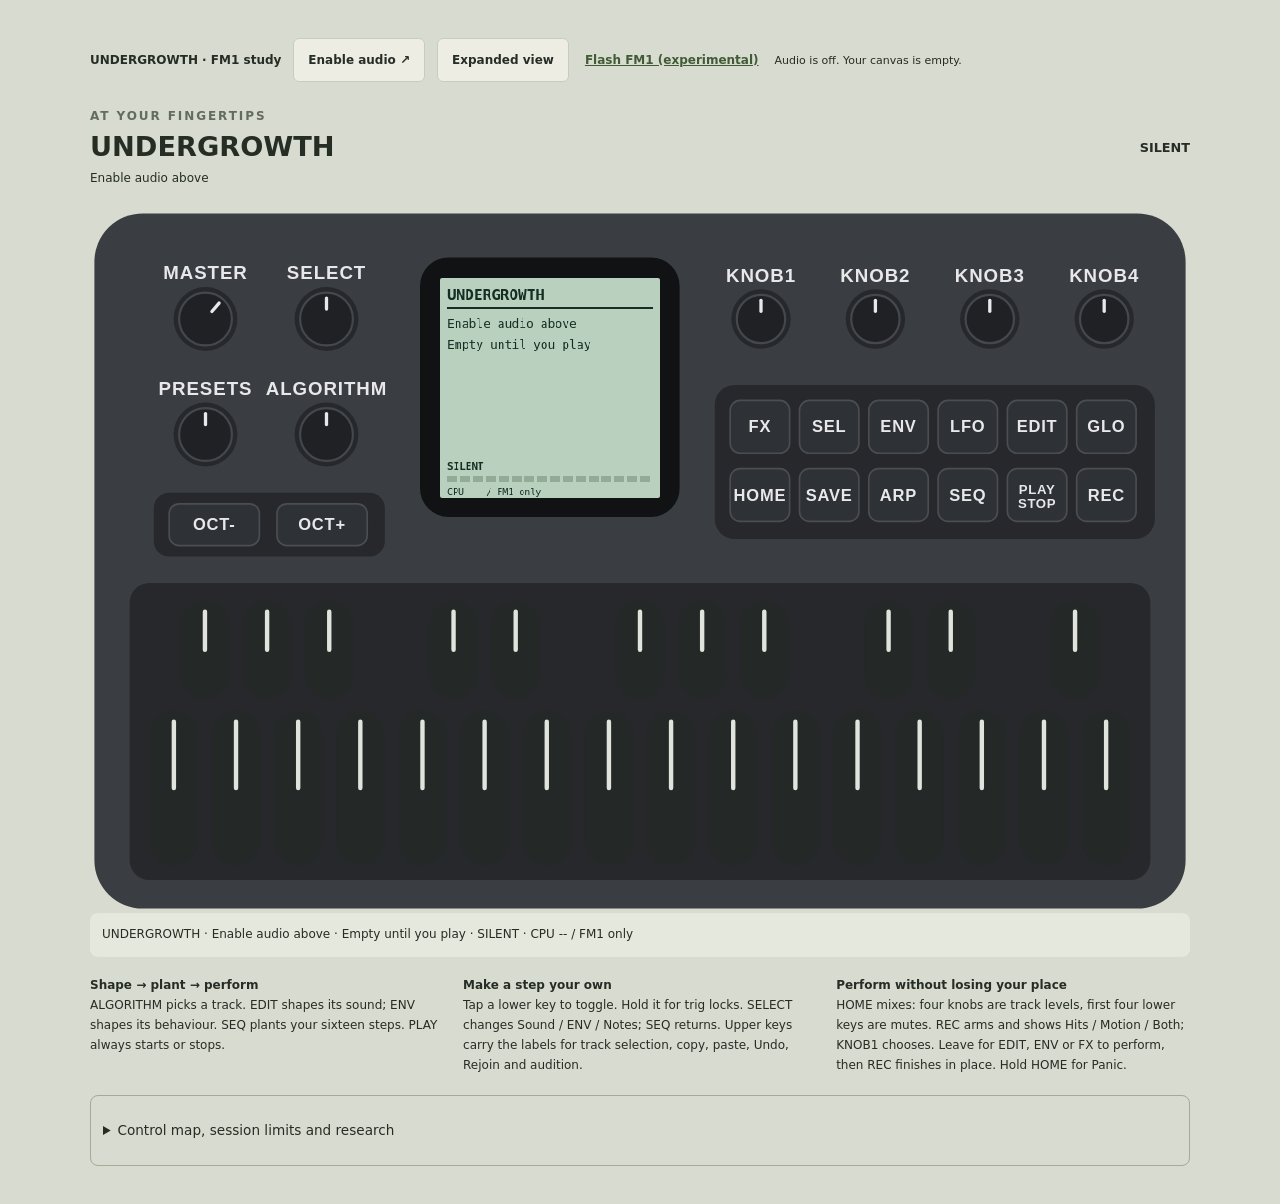
==== commit f22e5bc6: "Overhaul workflow from the FM1 interface with shared mix, step tools and navigation" ====
--- a/web/index.html
+++ b/web/index.html
@@ -9,7 +9,13 @@
 </head>
 <body>
 <nav class="view-bar"><strong>UNDERGROWTH · FM1 study</strong><button id="device-audio">Enable audio</button><button id="view-toggle">Expanded view</button><a class="flash-link" href="../flash.html">Flash FM1 (experimental)</a><span id="device-status" role="status">Audio off</span></nav>
-<section id="device-view" aria-label="FM1 hardware simulator"><div class="devicebox"><div id="fm1-panel" class="device"><svg id="fm1-svg" viewBox="0 0 1000 640" aria-hidden="true"></svg><div id="fm1-controls"></div><canvas id="fm1-screen" width="240" height="240" role="img" aria-label="UNDERGROWTH device screen"></canvas></div></div><p id="panel-readout" role="status"></p><p class="panel-help">ALGORITHM selects Kick, Chatter or ROOT. EDIT shapes the draft sound. SEQ: tap a lower key to turn its step on or off. Hold a step to open TRIG LOCK; SELECT switches Sound, ENV and Notes / velocity. Turn the knobs to edit only that step. Press SEQ to close the menu. HOME’s recovery page offers Undo. REC arms the selected track; KNOB1 chooses Hits, Motion or Both (changing mode finishes the take). REC again finishes. PLAY works on every screen. Hold HOME for Panic.</p><details><summary>Hardware control map and simulator limits</summary><p>SELECT switches subpages on HOME, SEQ, ENV and FX. HOME's second page offers Undo, Rejoin and Panic. ENV shapes each organism; SELECT opens draft velocity and ROOT pitch/gate/slide. Hold a SEQ step to open its trig-lock menu; SELECT changes the lock page. SEL auditions the note/velocity page. FX controls track send; its global page describes the existing fixed delay. GLO opens tempo, Swing and Human. SAVE, PRESETS, ARP and LFO are reserved, with explicit status screens. The screen is a display, not a touchscreen. This is a browser control-map prototype using the shared C/WASM engine; its screen/menu code has not yet been ported to the FM1. Panel adapted from <a href="https://github.com/charlesvestal/fm1-base">fm1-base</a> by Charles Vestal (MPL-2.0); <a href="https://github.com/stephencarr/UNDERGROWTH/blob/main/LICENSING.md">source and licence notices</a>.</p></details></section>
+<section id="device-view" aria-label="FM1 hardware simulator">
+  <header class="panel-context"><div><p class="eyebrow">At your fingertips</p><h1 id="panel-task">UNDERGROWTH / HOME</h1><p id="panel-context">Enable audio, then EDIT to shape a sound or SEQ to plant steps.</p></div><strong id="panel-transport">SILENT</strong></header>
+  <div class="devicebox"><div id="fm1-panel" class="device"><svg id="fm1-svg" viewBox="0 0 1000 640" aria-hidden="true"></svg><div id="fm1-controls"></div><canvas id="fm1-screen" width="240" height="240" role="img" aria-label="UNDERGROWTH device screen"></canvas></div></div>
+  <p id="panel-readout" role="status"></p>
+  <div class="panel-tasks"><p><strong>Shape → plant → perform</strong><br>ALGORITHM picks a track. EDIT shapes its sound; ENV shapes its behaviour. SEQ plants your sixteen steps. PLAY always starts or stops.</p><p><strong>Make a step your own</strong><br>Tap a lower key to toggle. Hold it for trig locks. SELECT changes Sound / ENV / Notes; SEQ returns. Upper keys carry the labels for track selection, copy, paste, Undo, Rejoin and audition.</p><p><strong>Perform without losing your place</strong><br>HOME mixes: four knobs are track levels, first four lower keys are mutes. REC arms and shows Hits / Motion / Both; KNOB1 chooses. Leave for EDIT, ENV or FX to perform, then REC finishes in place. Hold HOME for Panic.</p></div>
+  <details><summary>Control map, session limits and research</summary><p>SELECT turns pages; repeated EDIT, ENV or FX also advances their pages. Each track remembers its editing page and selected step. SEL auditions the selected draft or SEQ step without writing a trig. HOME’s SELECT pages offer recovery and a key guide. In HOME and step-entry SEQ, upper keys 1–4 choose tracks, 5 copies a step, 6 pastes, 7 is Undo/redo, 8 rejoins locks, 9 auditions, and 10–11 change lock pages. Copy/paste works in SEQ on the same organism. In Hits/Both recording, SEQ returns the full keyboard to playing notes. Mixing has separate session state, outside locks, motion and score Undo. Mutes stop new dry/send output; shared delay tails can continue. Reload loses the session. SAVE, PRESETS, ARP and LFO remain unavailable. The screen is a display, not a touchscreen. Browser and firmware share the C controller; physical playing and CPU/recovery validation remain outstanding. Read the <a href="../docs/UX_DESIGN.md">workflow design and research</a>. Panel adapted from <a href="https://github.com/charlesvestal/fm1-base">fm1-base</a> by Charles Vestal (MPL-2.0); <a href="https://github.com/stephencarr/UNDERGROWTH/blob/main/LICENSING.md">source and licence notices</a>.</p></details>
+</section>
 <main class="instrument" hidden>
   <header class="masthead">
     <div><p class="eyebrow">An instrument with imagination</p><h1>UNDERGROWTH<span aria-hidden="true">✳</span></h1><p class="edition">ORGANISM + ROOT / STUDY 02</p></div>
@@ -17,7 +23,7 @@
   </header>
 
   <section class="transport" aria-label="Transport">
-    <div class="transport-buttons"><button id="play" class="primary" aria-label="Play sequence"><span aria-hidden="true">▶</span> Play</button><button id="stop" aria-label="Stop sequence"><span aria-hidden="true">■</span> Stop</button><button id="record" aria-pressed="false">Record hits</button><button id="motion" aria-pressed="false" aria-describedby="motion-help">Record motion</button></div>
+    <div class="transport-buttons"><button id="play" class="primary" aria-label="Play sequence"><span aria-hidden="true">▶</span> Play</button><button id="stop" aria-label="Stop sequence"><span aria-hidden="true">■</span> Stop</button><label for="record-mode">Take <select id="record-mode"><option value="1">Hits</option><option value="2">Motion</option><option value="3">Both</option></select></label><button id="record" aria-pressed="false">Record hits</button><button id="motion" aria-pressed="false" aria-describedby="motion-help">Record motion</button></div>
     <label class="tempo-control" for="tempo"><span class="eyebrow">Tempo</span><span><input id="tempo" type="number" min="40" max="220" step="1" value="110" inputmode="numeric"> <small>BPM</small></span></label>
     <div class="transport-readout"><span id="transport-status">STOPPED</span><span id="step-status">— / 16</span></div>
     <label class="master-control" for="master"><span class="eyebrow">Master</span><input id="master" type="range" min="0" max="1" step="0.01" value="0.65" aria-label="Master volume"></label>
@@ -25,6 +31,8 @@
   </section>
 
   <p id="motion-help" class="motion-help" role="status">Motion overdub: arm Record motion, play your rhythm, then move a sound slider. Each existing hit captures that value as a step lock.</p>
+
+  <section class="session-mix" aria-label="Session mixer"><div class="section-label"><span class="eyebrow">Perform / Mix</span><span>Levels and mutes leave the score intact.</span></div><div class="mix-grid"><div><label for="level-0">Kick level</label><input id="level-0" type="range" min="0" max="1" step="0.01" value="1"><button id="mute-0" aria-pressed="false">Mute Kick</button></div><div><label for="level-1">Chatter level</label><input id="level-1" type="range" min="0" max="1" step="0.01" value="1"><button id="mute-1" aria-pressed="false">Mute Chatter</button></div><div><label for="level-2">ROOT level</label><input id="level-2" type="range" min="0" max="1" step="0.01" value="1"><button id="mute-2" aria-pressed="false">Mute ROOT</button></div><div><label for="level-3">Backbeat level</label><input id="level-3" type="range" min="0" max="1" step="0.01" value="1"><button id="mute-3" aria-pressed="false">Mute Backbeat</button></div></div></section>
 
   <section class="groove" aria-label="Global groove">
     <label class="macro" for="swing"><span class="macro-top"><span>Swing</span><output id="swing-value" for="swing">50.0%</output></span><input id="swing" type="range" min="0" max="1" step="0.01" value="0" aria-describedby="groove-help"><span class="macro-ends"><span>Straight</span><span>Shuffle</span></span></label>
@@ -42,6 +50,7 @@
       <div class="voice-card root-card"><button id="voice-root" class="voice-select" data-voice="2" aria-pressed="false"><span class="voice-number">03</span><span class="voice-name">ROOT</span><span class="voice-description">Sub · rounded harmonics · slide</span></button></div>
       <div id="root-keys" class="root-keys" aria-label="Play bass notes"><button data-note="36" aria-label="Play ROOT C2">C2<kbd>Q</kbd></button><button data-note="38" aria-label="Play ROOT D2">D2<kbd>W</kbd></button><button data-note="40" aria-label="Play ROOT E2">E2<kbd>E</kbd></button><button data-note="41" aria-label="Play ROOT F2">F2<kbd>R</kbd></button><button data-note="43" aria-label="Play ROOT G2">G2<kbd>T</kbd></button><button data-note="45" aria-label="Play ROOT A2">A2<kbd>Y</kbd></button><button data-note="47" aria-label="Play ROOT B2">B2<kbd>U</kbd></button><button data-note="48" aria-label="Play ROOT C3">C3<kbd>I</kbd></button></div>
       <p class="root-help">Hold a key to play ROOT. Q–I play notes; 3 selects its lane.</p>
+      <div class="voice-card backbeat-card"><button id="voice-backbeat" class="voice-select" data-voice="3" aria-pressed="false"><span class="voice-number">04</span><span class="voice-name">Backbeat</span><span class="voice-description">Shaker · snare · clap · crackle</span></button><button class="trigger" data-trigger="3" aria-label="Trigger backbeat">● Tap backbeat <kbd>D</kbd></button></div>
     </section>
 
     <section class="macros" aria-labelledby="macros-heading">
@@ -57,12 +66,13 @@
         <label class="macro" for="length"><span class="macro-top"><span>Length</span><output id="length-value" for="length">45</output></span><input id="length" type="range" min="0" max="1" step="0.01" value="0.45"><span class="macro-ends"><span>Brief</span><span>Lingering</span></span></label>
         <label class="macro" for="send"><span class="macro-top"><span>Send</span><output id="send-value" for="send">0</output></span><input id="send" type="range" min="0" max="1" step="0.01" value="0"><span class="macro-ends"><span>Dry</span><span>Dub</span></span></label>
       </div>
+      <p id="backbeat-help" hidden>Body sweeps shaker → snare → clap, blending between them. Edge opens brightness into crushed crackle. ENV Spread pulls grains and handclaps apart into rattles and flams. Try the spaces between, then lock a different texture on each step.</p>
 <h3>Environment</h3><p>Shape the organism directly. Its DNA adds a subtle response to pressure and tempo. Length / Release is shared with Length above.</p><div class="macro-grid"><label class="macro" for="env-4"><span class="macro-top"><span id="env-4-label">Environment 1</span><output id="env-4-value">50</output></span><input id="env-4" type="range" min="0" max="1" step="0.01" value="0.5"></label><label class="macro" for="env-5"><span class="macro-top"><span id="env-5-label">Environment 2</span><output id="env-5-value">50</output></span><input id="env-5" type="range" min="0" max="1" step="0.01" value="0.5"></label><label class="macro" for="env-6"><span class="macro-top"><span id="env-6-label">Environment 3</span><output id="env-6-value">50</output></span><input id="env-6" type="range" min="0" max="1" step="0.01" value="0.5"></label><label class="macro" for="velocity"><span class="macro-top"><span id="velocity-label">Draft velocity</span><output id="velocity-value">100</output></span><input id="velocity" type="range" min="0" max="1" step="0.01" value="1"></label></div>      <p id="edit-status" class="edit-status" role="status">Editing the voice. Nothing plays until you seed it.</p>
     </section>
   </div>
 
   <section class="sequencer" aria-labelledby="sequence-heading">
-    <div class="section-label"><div><span class="eyebrow">03 / Seed a rhythm</span><h2 id="sequence-heading">Leave room for something.</h2></div><div class="sequence-tools"><button id="clear-lock" class="quiet">Clear lock</button></div></div>
+    <div class="section-label"><div><span class="eyebrow">03 / Seed a rhythm</span><h2 id="sequence-heading">Leave room for something.</h2></div><div class="sequence-tools"><button id="copy-step" class="quiet">Copy step</button><button id="paste-step" class="quiet">Paste step</button><button id="hear-step" class="quiet">Hear step</button><button id="clear-lock" class="quiet">Clear lock</button></div></div>
     <div id="root-editor" class="root-editor" hidden>
       <p id="root-step-label"></p>
 
--- a/web/style.css
+++ b/web/style.css
@@ -17,3 +17,12 @@
 
 .note-label{font-size:10px;display:block;margin-top:8px;line-height:1.1}
 [hidden]{display:none!important}.view-bar{max-width:1100px;margin:0 auto 20px;display:flex;flex-wrap:wrap;gap:12px;align-items:center;font-size:12px}.view-bar button{padding:10px 14px}.view-bar span{font-size:11px}.flash-link{color:#405b36;font-weight:700;padding:10px 4px}.flash-link:focus-visible{outline:3px solid var(--clay);outline-offset:3px}#device-view{max-width:1100px;margin:auto}#device-view p,#device-view details{font-size:12px;line-height:1.65}#panel-readout{min-height:40px;padding:12px;background:#e5e8dc;border-radius:8px}#device-view details{padding:12px;border:1px solid #a2ad97;border-radius:8px}.device canvas{image-rendering:pixelated;pointer-events:none}.devicebox{border-radius:18px}.hit{background:transparent}#fm1-controls{position:absolute;inset:0}
+
+.backbeat-card{margin-top:16px}.backbeat-card .voice-select{min-height:95px}.backbeat-card .voice-select.active{background:#e7dccb;box-shadow:inset 0 3px 0 #9b6844}
+
+/* Hardware-first task guidance: a readable companion to the shared LCD. */
+.panel-context{display:flex;align-items:center;justify-content:space-between;gap:1rem;margin:1rem 0}.panel-context h1{font-size:clamp(1.15rem,3vw,1.7rem);letter-spacing:0;margin:.2rem 0}.panel-context p{margin:.3rem 0;line-height:1.5}.panel-context>strong{white-space:nowrap;font-size:.8rem}.panel-tasks{display:grid;grid-template-columns:repeat(3,minmax(0,1fr));gap:1.2rem;margin:1.2rem 0}.panel-tasks p{line-height:1.65;margin:0;font-size:.85rem}.panel-tasks strong{color:var(--ink,#142e23)}#panel-readout{font-size:.78rem;line-height:1.6}#device-view details{font-size:.85rem;line-height:1.7}#device-view summary{cursor:pointer;padding:.7rem 0}@media(max-width:680px){.panel-context{align-items:flex-start;flex-direction:column}.panel-tasks{grid-template-columns:1fr;gap:.8rem}}
+
+.session-mix{margin:1.2rem 0;padding:1rem;border:1px solid currentColor;border-radius:12px}.mix-grid{display:grid;grid-template-columns:repeat(4,minmax(0,1fr));gap:1rem}.mix-grid>div{display:flex;flex-direction:column;gap:.4rem}.mix-grid label{font-size:.85rem}.mix-grid input{width:100%}.mix-grid button[aria-pressed=true]{background:#edb997;color:#142e23}.sequence-tools{display:flex;flex-wrap:wrap;gap:.4rem}@media(max-width:680px){.mix-grid{grid-template-columns:repeat(2,minmax(0,1fr))}.session-mix .section-label{flex-wrap:wrap;gap:.5rem}.sequencer>.section-label{flex-wrap:wrap;gap:.7rem}}
+
+.sequence-tools .quiet{min-height:44px;padding:8px 12px}@media(max-width:680px){.sequence-tools{flex-direction:row;align-items:center;gap:.4rem}}
